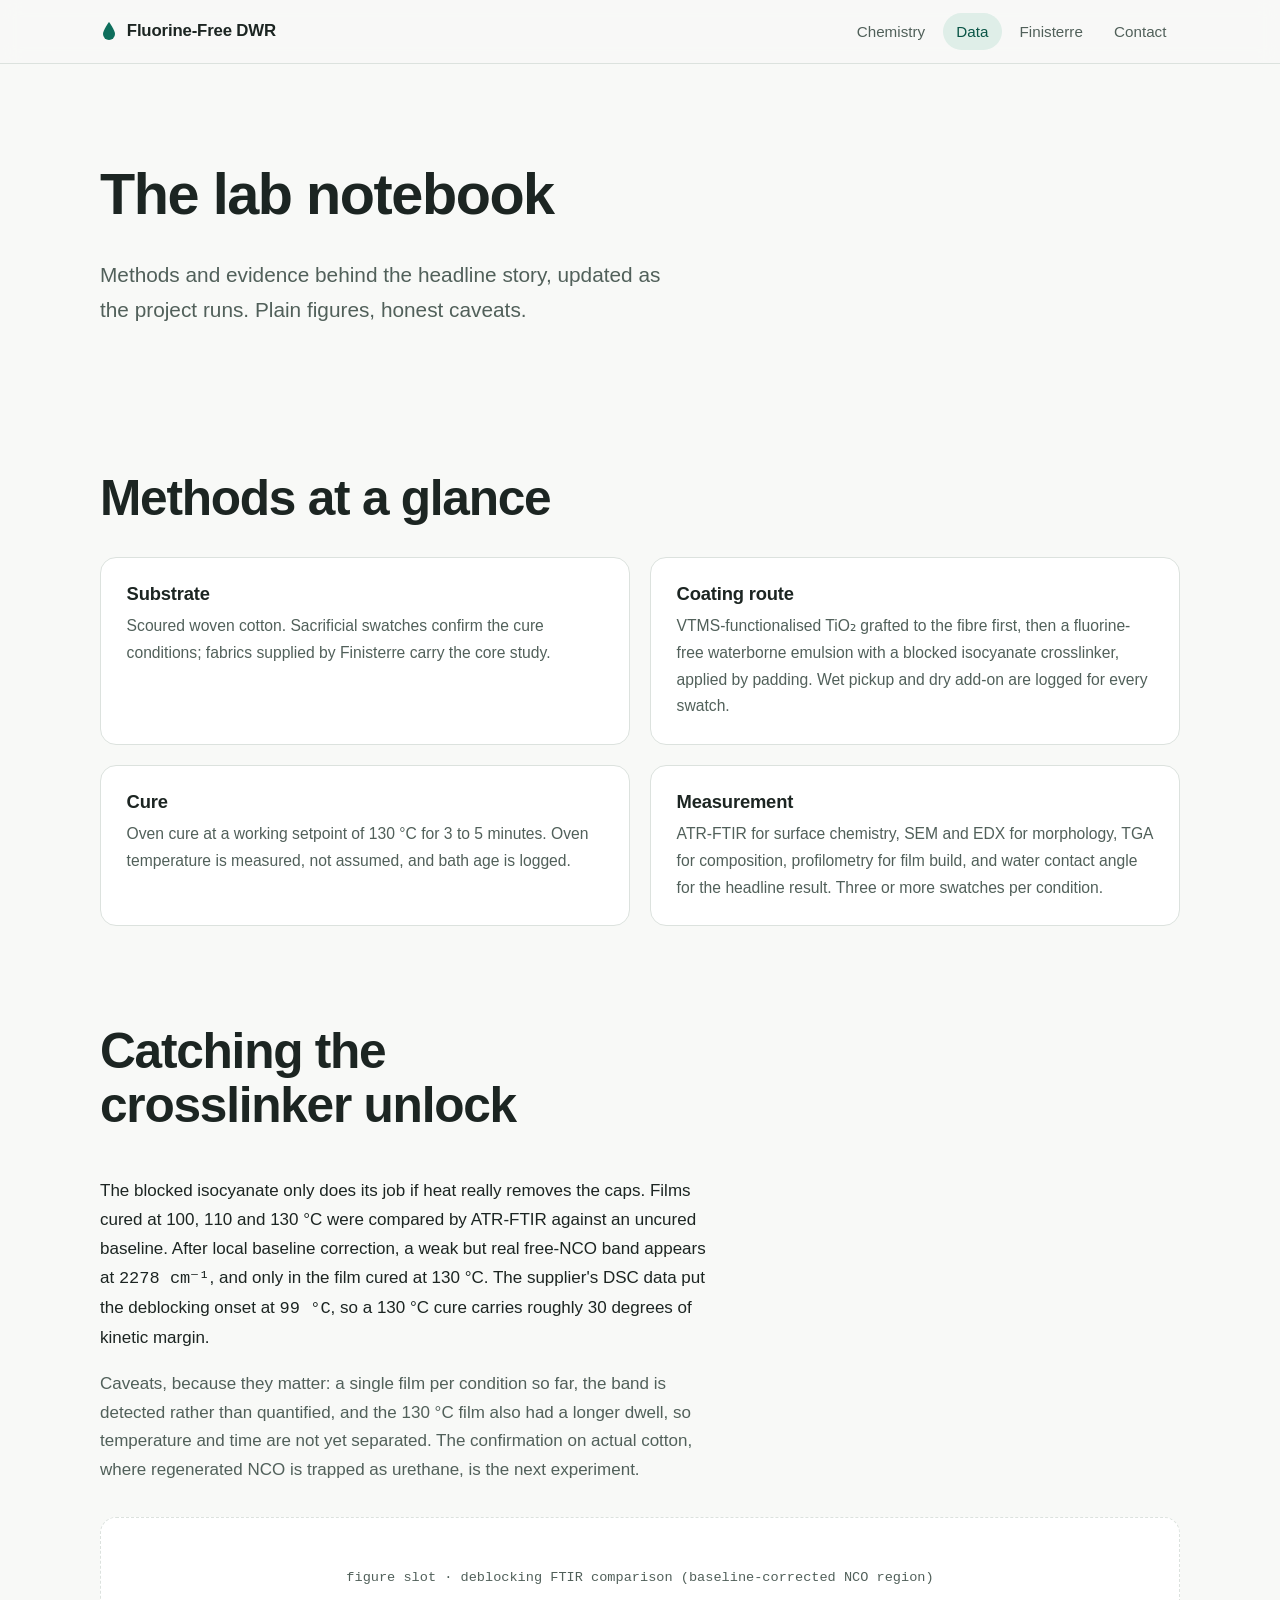
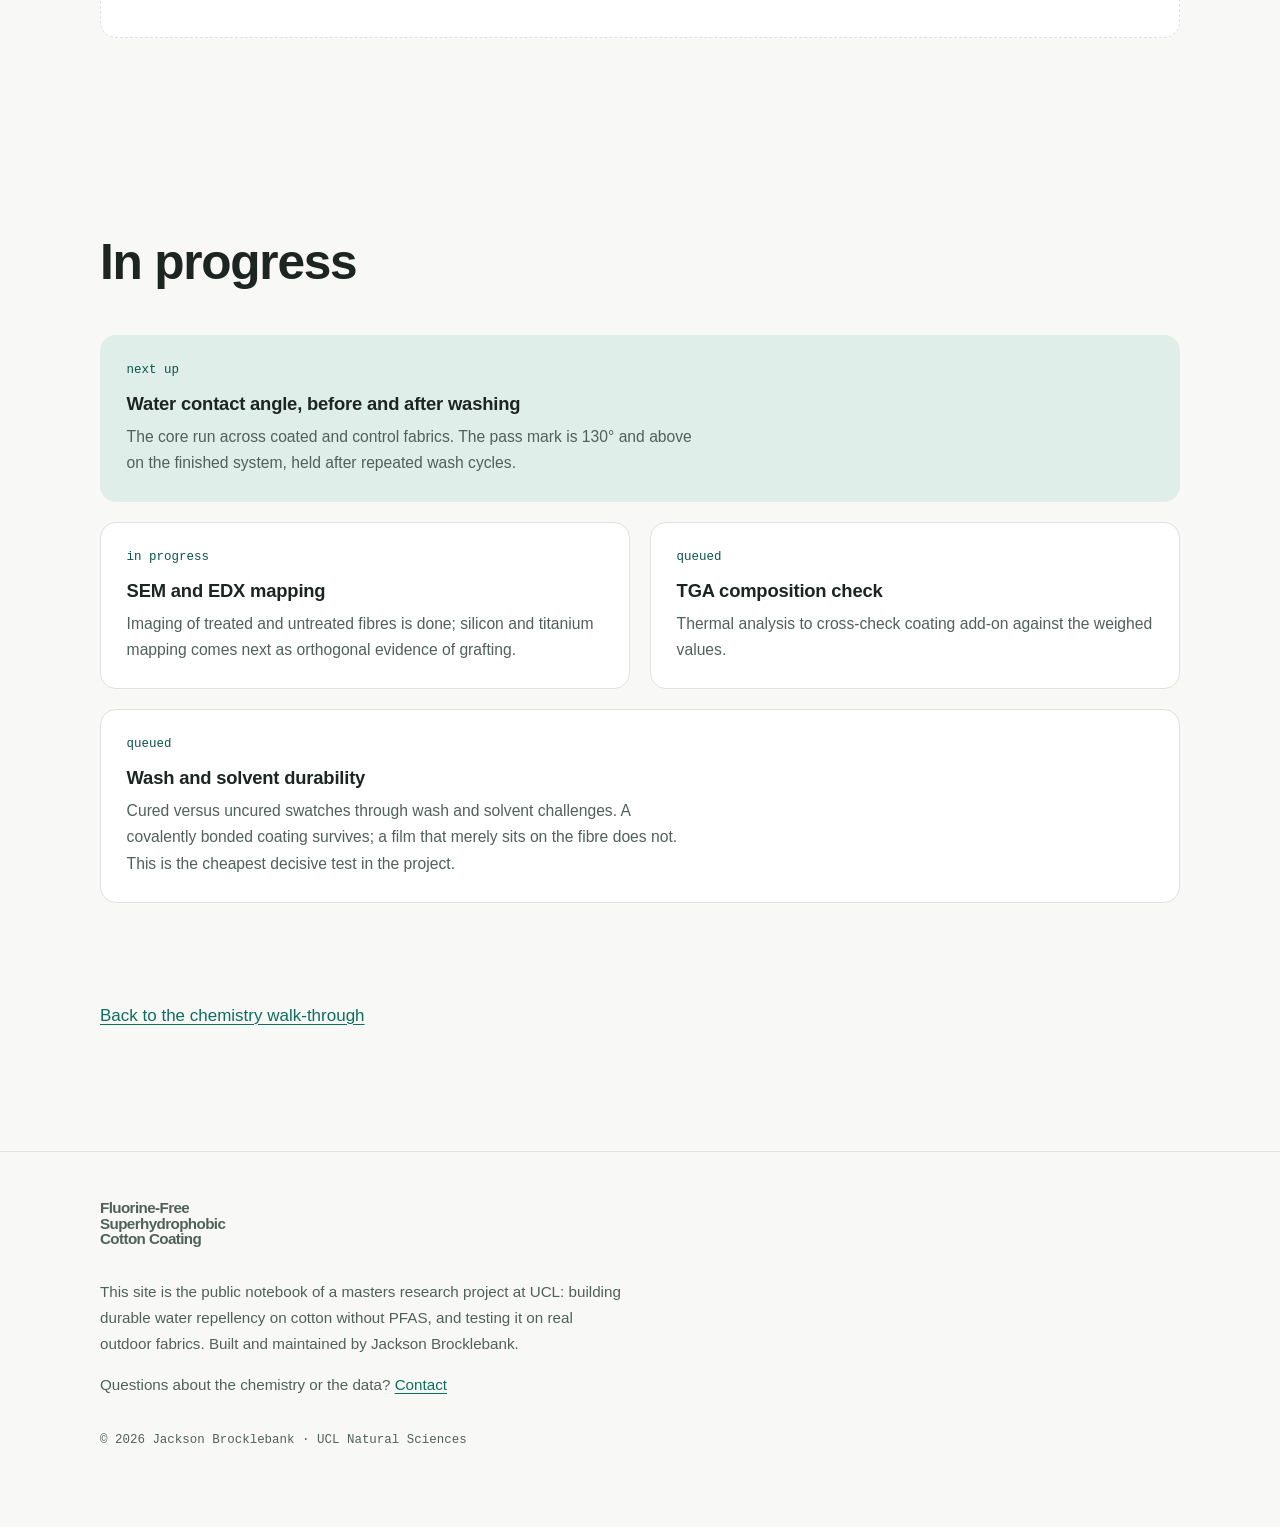
==== data.html @ c1fbae6c "Add files via upload" ====
<!DOCTYPE html>
<!-- DWR Decoded - lab notebook page.
     Add new results as cards/sections here as the project runs.
     Keep the caveats honest: this page is for examiners and the technically curious. -->
<html lang="en">
<head>
  <meta charset="utf-8" />
  <meta name="viewport" content="width=device-width, initial-scale=1" />
  <title>Lab notebook · Fluorine-Free Superhydrophobic Cotton Coating</title>
  <meta name="description" content="Methods, spectra and honest caveats behind a PFAS-free durable water repellency project on cotton." />
  <meta name="theme-color" content="#f8f9f7" />
  <link rel="icon" href="data:image/svg+xml,%3Csvg xmlns='http://www.w3.org/2000/svg' viewBox='0 0 24 28'%3E%3Cpath d='M12 2C12 2 4 12.5 4 18a8 8 0 0 0 16 0C20 12.5 12 2 12 2Z' fill='%230e6e5c'/%3E%3C/svg%3E" />
  <link rel="preload" href="assets/fonts/geist-var.woff2" as="font" type="font/woff2" crossorigin />
  <link rel="preload" href="assets/fonts/geist-mono-var.woff2" as="font" type="font/woff2" crossorigin />
  <link rel="stylesheet" href="styles.css" />
</head>
<body data-page="data">
  <a class="skip-link" href="#main">Skip to content</a>

  <nav class="site-nav" aria-label="Site">
    <div class="wrap">
      <a class="wordmark" href="index.html" aria-label="Fluorine-Free Superhydrophobic Cotton Coating — home">
        <svg viewBox="0 0 24 28" aria-hidden="true"><path d="M12 2C12 2 4 12.5 4 18a8 8 0 0 0 16 0C20 12.5 12 2 12 2Z" fill="#0e6e5c"/></svg>
        <span>Fluorine-Free DWR</span>
      </a>
      <ul class="nav-links">
        <li><a href="index.html#chemistry">Chemistry</a></li>
        <li><a href="data.html" aria-current="page">Data</a></li>
        <li><a href="finisterre.html">Finisterre</a></li>
        <li><a href="mailto:TODO-EMAIL@ucl.ac.uk">Contact</a></li>
      </ul>
    </div>
  </nav>

  <main id="main">

    <header class="section wrap">
      <div class="section-head">
        <h1>The lab notebook</h1>
        <p class="lede">Methods and evidence behind the headline story, updated as the project runs. Plain figures, honest caveats.</p>
      </div>
    </header>

    <section class="wrap" aria-labelledby="methods-h">
      <h2 id="methods-h">Methods at a glance</h2>
      <div class="card-grid" style="margin-top: 2rem;">
        <div class="card">
          <h3>Substrate</h3>
          <p>Scoured woven cotton. Sacrificial swatches confirm the cure conditions; fabrics supplied by Finisterre carry the core study.</p>
        </div>
        <div class="card">
          <h3>Coating route</h3>
          <p>VTMS-functionalised TiO₂ grafted to the fibre first, then a fluorine-free waterborne emulsion with a blocked isocyanate crosslinker, applied by padding. Wet pickup and dry add-on are logged for every swatch.</p>
        </div>
        <div class="card">
          <h3>Cure</h3>
          <p>Oven cure at a working setpoint of 130 °C for 3 to 5 minutes. Oven temperature is measured, not assumed, and bath age is logged.</p>
        </div>
        <div class="card">
          <h3>Measurement</h3>
          <p>ATR-FTIR for surface chemistry, SEM and EDX for morphology, TGA for composition, profilometry for film build, and water contact angle for the headline result. Three or more swatches per condition.</p>
        </div>
      </div>
    </section>

    <section class="section wrap reveal" aria-labelledby="ftir-h">
      <div class="section-head">
        <h2 id="ftir-h">Catching the crosslinker unlock</h2>
      </div>
      <p style="max-width: 65ch;">The blocked isocyanate only does its job if heat really removes the caps. Films cured at 100, 110 and 130 °C were compared by ATR-FTIR against an uncured baseline. After local baseline correction, a weak but real free-NCO band appears at <span class="num">2278 cm⁻¹</span>, and only in the film cured at 130 °C. The supplier's DSC data put the deblocking onset at <span class="num">99 °C</span>, so a 130 °C cure carries roughly 30 degrees of kinetic margin.</p>
      <p style="max-width: 65ch;" class="muted">Caveats, because they matter: a single film per condition so far, the band is detected rather than quantified, and the 130 °C film also had a longer dwell, so temperature and time are not yet separated. The confirmation on actual cotton, where regenerated NCO is trapped as urethane, is the next experiment.</p>
      <!-- Drop in the figure exported from the lab analysis, e.g. deblocking_FTIR_compare.png -->
      <div class="fig-slot" style="margin-top: 2rem;">
        figure slot · deblocking FTIR comparison (baseline-corrected NCO region)
      </div>
    </section>

    <section class="section wrap reveal" aria-labelledby="progress-h">
      <div class="section-head">
        <h2 id="progress-h">In progress</h2>
      </div>
      <div class="card-grid">
        <div class="card wide tinted">
          <span class="status">next up</span>
          <h3>Water contact angle, before and after washing</h3>
          <p>The core run across coated and control fabrics. The pass mark is 130° and above on the finished system, held after repeated wash cycles.</p>
        </div>
        <div class="card">
          <span class="status">in progress</span>
          <h3>SEM and EDX mapping</h3>
          <p>Imaging of treated and untreated fibres is done; silicon and titanium mapping comes next as orthogonal evidence of grafting.</p>
        </div>
        <div class="card">
          <span class="status">queued</span>
          <h3>TGA composition check</h3>
          <p>Thermal analysis to cross-check coating add-on against the weighed values.</p>
        </div>
        <div class="card wide">
          <span class="status">queued</span>
          <h3>Wash and solvent durability</h3>
          <p>Cured versus uncured swatches through wash and solvent challenges. A covalently bonded coating survives; a film that merely sits on the fibre does not. This is the cheapest decisive test in the project.</p>
        </div>
      </div>
    </section>

    <section class="wrap" style="padding-bottom: 2rem;">
      <p><a href="index.html#chemistry">Back to the chemistry walk-through</a></p>
    </section>

  </main>

  <footer class="site-footer">
    <div class="wrap">
      <p class="foot-mark" aria-hidden="true">Fluorine-Free Superhydrophobic Cotton Coating</p>
      <p style="max-width: 62ch;">This site is the public notebook of a masters research project at UCL: building durable water repellency on cotton without PFAS, and testing it on real outdoor fabrics. Built and maintained by Jackson Brocklebank.</p>
      <p>Questions about the chemistry or the data? <a href="mailto:TODO-EMAIL@ucl.ac.uk">Contact</a></p>
      <p class="foot-meta">© 2026 Jackson Brocklebank · UCL Natural Sciences</p>
    </div>
  </footer>

  <script src="assets/vendor/gsap.min.js"></script>
  <script src="assets/vendor/ScrollTrigger.min.js"></script>
  <script src="site.js"></script>
</body>
</html>
---- styles.css ----
/* ==========================================================================
   DWR Decoded - shared stylesheet (v2, award build)
   Edit guide:
   - Colours + spacing live in :root tokens below.
   - Shape rule: panels/cards/figures 16px radius, interactive pills
     full-round. Nothing else.
   - One accent (deep sea green) across every page. Rust is semantic
     only: it marks PFAS/"restricted" content in diagrams.
   - Motion is driven by GSAP in site.js; CSS only carries hover states
     and the step-card transitions. Everything respects reduced motion.
   ========================================================================== */

@font-face {
  font-family: "Geist";
  src: url("assets/fonts/geist-var.woff2") format("woff2");
  font-weight: 100 900;
  font-display: swap;
}
@font-face {
  font-family: "Geist Mono";
  src: url("assets/fonts/geist-mono-var.woff2") format("woff2");
  font-weight: 100 900;
  font-display: swap;
}

:root {
  --paper: #f8f9f7;
  --panel: #ffffff;
  --ink: #1c2522;
  --ink-soft: #51605a;
  --accent: #0e6e5c;
  --accent-deep: #0a5546;
  --accent-tint: #dfeee8;
  --water: #afd3e6;
  --water-deep: #5e9dc0;
  --rust: #a6502f;          /* semantic: restricted/PFAS marks only */
  --line: #dce2de;
  --faint: #e7ebe7;
  --shadow: 0 10px 30px rgba(14, 110, 92, 0.08);
  --radius-panel: 16px;
  --radius-pill: 999px;
  --sans: "Geist", -apple-system, BlinkMacSystemFont, "Segoe UI", Roboto, sans-serif;
  --mono: "Geist Mono", ui-monospace, "SF Mono", Menlo, monospace;
  --nav-h: 64px;
}

/* ---------- reset-lite ---------- */
*, *::before, *::after { box-sizing: border-box; }
html { scroll-behavior: smooth; }
@media (prefers-reduced-motion: reduce) { html { scroll-behavior: auto; } }
body {
  margin: 0;
  background: var(--paper);
  color: var(--ink);
  font-family: var(--sans);
  font-size: 1.0625rem;
  line-height: 1.7;
  -webkit-font-smoothing: antialiased;
  text-rendering: optimizeLegibility;
  overflow-x: clip;
}
img, svg, canvas { display: block; max-width: 100%; }
a { color: var(--accent); text-decoration-thickness: 1px; text-underline-offset: 3px; }
a:hover { color: var(--accent-deep); }
::selection { background: var(--accent-tint); }
:focus-visible { outline: 2px solid var(--accent); outline-offset: 3px; border-radius: 4px; }

.wrap { max-width: 1160px; margin-inline: auto; padding-inline: clamp(1.25rem, 4vw, 2.5rem); }

/* ---------- type ---------- */
h1, h2, h3 { font-weight: 640; letter-spacing: -0.025em; line-height: 1.08; margin: 0 0 0.55em; text-wrap: balance; }
h1 { font-size: clamp(2.2rem, 5vw, 3.6rem); }
h2 { font-size: clamp(1.9rem, 4.2vw, 3.1rem); }
h3 { font-size: 1.15rem; line-height: 1.35; letter-spacing: -0.01em; }
p  { margin: 0 0 1em; max-width: 65ch; }
.lede { font-size: clamp(1.1rem, 2vw, 1.3rem); color: var(--ink-soft); max-width: 56ch; }
.muted { color: var(--ink-soft); }
.context-line { font-size: 0.95rem; color: var(--ink-soft); margin-bottom: 1.1rem; }
.num { font-family: var(--mono); font-weight: 500; }
.accent-word { color: var(--accent-deep); }

/* word-mask spans for the hero entrance (pre-split in markup) */
.wm { display: inline-block; overflow: hidden; vertical-align: bottom; padding-bottom: 0.08em; margin-bottom: -0.08em; }
.w  { display: inline-block; will-change: transform; }

/* ---------- nav ---------- */
.site-nav {
  position: sticky; top: 0; z-index: 10;
  height: var(--nav-h);
  background: rgba(248, 249, 247, 0.86);
  backdrop-filter: blur(10px);
  -webkit-backdrop-filter: blur(10px);
  border-bottom: 1px solid var(--line);
}
.site-nav .wrap {
  height: 100%;
  display: flex; align-items: center; justify-content: space-between; gap: 1rem;
}
.wordmark {
  display: flex; align-items: center; gap: 0.55rem;
  font-weight: 650; letter-spacing: -0.01em;
  color: var(--ink); text-decoration: none; font-size: 1.05rem;
}
.wordmark svg { width: 18px; height: 22px; flex: none; }
.nav-links { display: flex; gap: 0.25rem; list-style: none; margin: 0; padding: 0; }
.nav-links a {
  display: inline-block; padding: 0.35rem 0.85rem;
  border-radius: var(--radius-pill);
  color: var(--ink-soft); text-decoration: none; font-size: 0.95rem;
}
.nav-links a:hover { color: var(--ink); background: var(--accent-tint); }
.nav-links a[aria-current="page"] { color: var(--accent-deep); background: var(--accent-tint); }
@media (max-width: 480px) {
  .wordmark span { display: none; }
  .nav-links a { padding: 0.3rem 0.6rem; font-size: 0.875rem; }
}

/* ---------- buttons ---------- */
.btn {
  display: inline-block;
  background: var(--accent); color: #fff;
  border: none; border-radius: var(--radius-pill);
  padding: 0.85rem 1.6rem;
  font: inherit; font-weight: 560; font-size: 1rem;
  text-decoration: none; cursor: pointer;
}
.btn:hover { background: var(--accent-deep); color: #fff; transform: translateY(-1px); }
.btn:active { transform: scale(0.98); }
.quiet-link { font-weight: 540; }

/* ---------- hero stage (index) ---------- */
.hero-stage {
  position: relative;
  min-height: calc(100dvh - var(--nav-h));
  display: grid;
  align-items: end;
  isolation: isolate;
  overflow: clip;
}
.hero-bg { position: absolute; inset: 0; z-index: -1; }
.hero-bg .hero-fallback {
  position: absolute; right: 0; top: 50%;
  width: min(56vw, 720px); transform: translateY(-58%);
  opacity: 0.9;
}
.hero-bg .gl {
  position: absolute; inset: 0;
  -webkit-mask-image: linear-gradient(to bottom, transparent 0, #000 12%, #000 86%, transparent 100%);
  mask-image: linear-gradient(to bottom, transparent 0, #000 12%, #000 86%, transparent 100%);
}
.hero-bg .gl canvas { width: 100%; height: 100%; }
.hero-content {
  width: 100%;
  padding-block: clamp(2.5rem, 7vh, 5.5rem);
  position: relative;
}
.hero-content::before {              /* soft paper pool for legibility over the render */
  content: "";
  position: absolute; inset: -14% -30% -20% -40%;
  background: radial-gradient(ellipse at 30% 75%, rgba(248, 249, 247, 0.92) 35%, rgba(248, 249, 247, 0) 72%);
  z-index: -1;
}
.hero-content h1 {
  font-size: clamp(2.7rem, 7.2vw, 6.2rem);
  letter-spacing: -0.04em; line-height: 0.99;
  max-width: 13ch;
  margin-bottom: 0.45em;
}
.hero-content h1 em { font-style: normal; color: var(--accent-deep); }
.hero-cta { display: flex; align-items: center; gap: 1.5rem; flex-wrap: wrap; margin-top: 1.9rem; }
.hero-caption {
  position: absolute; right: clamp(1.25rem, 4vw, 2.5rem); bottom: 1.1rem;
  font-family: var(--mono); font-size: 0.75rem; color: var(--ink-soft);
  margin: 0;
}
@media (max-width: 768px) {
  .hero-stage { align-items: end; }
  .hero-bg .hero-fallback { width: 90vw; right: -12vw; top: 34%; }
  .hero-caption { position: static; padding: 0 1.25rem 1rem; }
}

/* ---------- manifesto ---------- */
.manifesto { padding-block: clamp(5rem, 14vh, 9rem); }
.manifesto-line {
  font-size: clamp(1.7rem, 4.4vw, 3.3rem);
  font-weight: 630; letter-spacing: -0.03em; line-height: 1.12;
  max-width: 22ch; margin-bottom: 1.2rem;
  text-wrap: balance;
}
.manifesto-line .mw { display: inline-block; }
.manifesto-sub { max-width: 46ch; }

/* ---------- generic sections ---------- */
.section { padding-block: clamp(4.5rem, 11vh, 8rem); }
.section-head { max-width: 62ch; margin-bottom: clamp(2rem, 5vh, 3.5rem); }
.head-offset { margin-left: clamp(0rem, 9vw, 9rem); }   /* asymmetric drift, collapses on mobile */
@media (max-width: 768px) { .head-offset { margin-left: 0; } }

/* ---------- scrollytelling ---------- */
.scrolly {
  display: grid; grid-template-columns: minmax(0, 6fr) minmax(0, 5fr);
  gap: clamp(1.5rem, 4vw, 4.5rem);
  align-items: start;
}
.scrolly-fig {
  position: sticky; top: calc(var(--nav-h) + 14px);
  margin: 0;
  background: var(--panel);
  border: 1px solid var(--line);
  border-radius: var(--radius-panel);
  padding: clamp(0.75rem, 2vw, 1.5rem);
  box-shadow: var(--shadow);
}
.scrolly-fig svg { width: 100%; height: auto; }
.steps { display: grid; }
.step { min-height: 88vh; display: grid; align-content: center; }
.step:first-child { min-height: 62vh; }
.step:last-child { min-height: 74vh; }
.step-card {
  background: var(--panel);
  border: 1px solid var(--line);
  border-radius: var(--radius-panel);
  padding: 1.6rem 1.7rem;
  opacity: 0.45;
  transform: scale(0.975);
  transform-origin: left center;
}
.step.is-active .step-card { opacity: 1; transform: none; border-color: var(--accent); box-shadow: var(--shadow); }
.step-card h3 { margin-bottom: 0.4em; }
.step-card p { margin: 0; font-size: 1rem; color: var(--ink-soft); }
.step.is-active .step-card p { color: var(--ink); }
.static .step-card { opacity: 1; transform: none; }     /* reduced-motion fallback */

@media (max-width: 768px) {
  .scrolly { grid-template-columns: 1fr; }
  .scrolly-fig {
    top: var(--nav-h);
    z-index: 5;
    max-height: 46vh; overflow: hidden;
    border-radius: 0 0 var(--radius-panel) var(--radius-panel);
  }
  .scrolly-fig svg { max-height: calc(46vh - 2rem); margin-inline: auto; }
  .step { min-height: 78vh; }
}

/* ---------- schematic ----------
   GSAP (site.js) drives group visibility from each <g data-on="...">.
   Without JS, or under reduced motion, .is-on classes are applied instead. */
.schematic g[data-on] { opacity: 0; }
.schematic g[data-on].is-on { opacity: 1; }
.schematic text {
  font-family: var(--mono);
  font-size: 11.5px;
  fill: var(--ink-soft);
}
.schematic text.strong { fill: var(--accent-deep); font-weight: 600; }
.schematic text.formula { font-size: 12.5px; fill: var(--ink); }

/* ---------- evidence strip ---------- */
.evidence {
  border-top: 1px solid var(--line);
  border-bottom: 1px solid var(--line);
  padding-block: 3rem;
  display: grid; grid-template-columns: repeat(3, 1fr);
  gap: 2.5rem;
}
.evidence .num-xl {
  font-family: var(--mono); font-weight: 560;
  font-size: clamp(2.1rem, 5vw, 3.8rem);
  letter-spacing: -0.03em;
  color: var(--accent-deep); display: block; line-height: 1.05;
}
.evidence small { color: var(--ink-soft); font-size: 0.95rem; line-height: 1.55; display: block; max-width: 26ch; margin-top: 0.6rem; }
.evidence-link { margin-top: 2rem; }
@media (max-width: 768px) { .evidence { grid-template-columns: 1fr; gap: 2rem; } }

/* ---------- split feature + parallax frame ---------- */
.split {
  display: grid; grid-template-columns: 6fr 5fr;
  gap: clamp(2rem, 5vw, 4.5rem); align-items: center;
}
.parallax-frame {
  border-radius: var(--radius-panel);
  overflow: hidden;
  aspect-ratio: 4 / 3;
}
.parallax-frame img {
  width: 100%; height: 130%;
  object-fit: cover;
  will-change: transform;
}
@media (max-width: 768px) { .split { grid-template-columns: 1fr; } }

/* ---------- card grids ---------- */
.card-grid { display: grid; grid-template-columns: repeat(2, 1fr); gap: 1.25rem; }
.card {
  background: var(--panel);
  border: 1px solid var(--line);
  border-radius: var(--radius-panel);
  padding: 1.5rem 1.6rem;
}
.card h3 { margin-bottom: 0.35em; }
.card p { margin: 0; font-size: 0.98rem; color: var(--ink-soft); }
.card.tinted { background: var(--accent-tint); border-color: transparent; }
.card.wide { grid-column: 1 / -1; }
.card .status {
  font-family: var(--mono); font-size: 0.78rem; color: var(--accent-deep);
  display: block; margin-bottom: 0.7rem;
}
@media (max-width: 768px) { .card-grid { grid-template-columns: 1fr; } }

/* ---------- figure placeholder slots ---------- */
.fig-slot {
  border: 1.5px dashed var(--line);
  border-radius: var(--radius-panel);
  padding: 3rem 1.5rem;
  text-align: center;
  color: var(--ink-soft);
  font-family: var(--mono); font-size: 0.85rem;
  background: var(--panel);
}

/* ---------- status panel ---------- */
.status-panel {
  background: var(--accent-tint);
  border-radius: var(--radius-panel);
  padding: 2rem 2.25rem;
}
.status-panel p { margin: 0; }
.status-panel .updated {
  font-family: var(--mono); font-size: 0.78rem; color: var(--accent-deep);
  display: block; margin-top: 1rem;
}

/* ---------- simple row list ---------- */
.row-list { list-style: none; margin: 0; padding: 0; }
.row-list li { padding-block: 1.1rem; }
.row-list li + li { border-top: 1px solid var(--line); }

/* ---------- footer ---------- */
.site-footer {
  border-top: 1px solid var(--line);
  padding-block: 3rem 4rem;
  margin-top: clamp(3rem, 8vh, 6rem);
  overflow: clip;
}
.foot-mark {
  font-weight: 650; letter-spacing: -0.04em; line-height: 1.02;
  font-size: clamp(2rem, 6vw, 4rem);
  max-width: 18ch; text-wrap: balance;
  color: var(--faint);
  margin: 0 0 2rem;
  user-select: none;
}
.site-footer p { color: var(--ink-soft); font-size: 0.95rem; }
.site-footer .foot-meta { font-family: var(--mono); font-size: 0.78rem; margin-top: 2rem; }

/* ---------- a11y ---------- */
.skip-link {
  position: absolute; left: -9999px; top: 0;
  background: var(--accent); color: #fff;
  padding: 0.6rem 1rem; border-radius: 0 0 8px 0; z-index: 20;
}
.skip-link:focus { left: 0; color: #fff; }

/* ---------- CSS-owned motion (hover + step cards only) ---------- */
@media (prefers-reduced-motion: no-preference) {
  .btn { transition: background 0.2s ease, transform 0.2s cubic-bezier(0.16, 1, 0.3, 1); }
  .nav-links a { transition: background 0.18s ease, color 0.18s ease; }
  .step-card { transition: opacity 0.45s cubic-bezier(0.16, 1, 0.3, 1), transform 0.45s cubic-bezier(0.16, 1, 0.3, 1), border-color 0.45s ease, box-shadow 0.45s ease; }
  .step-card p { transition: color 0.45s ease; }
  body.static .schematic g[data-on] { transition: opacity 0.4s ease; }   /* static fallback only; GSAP owns it otherwise */
}
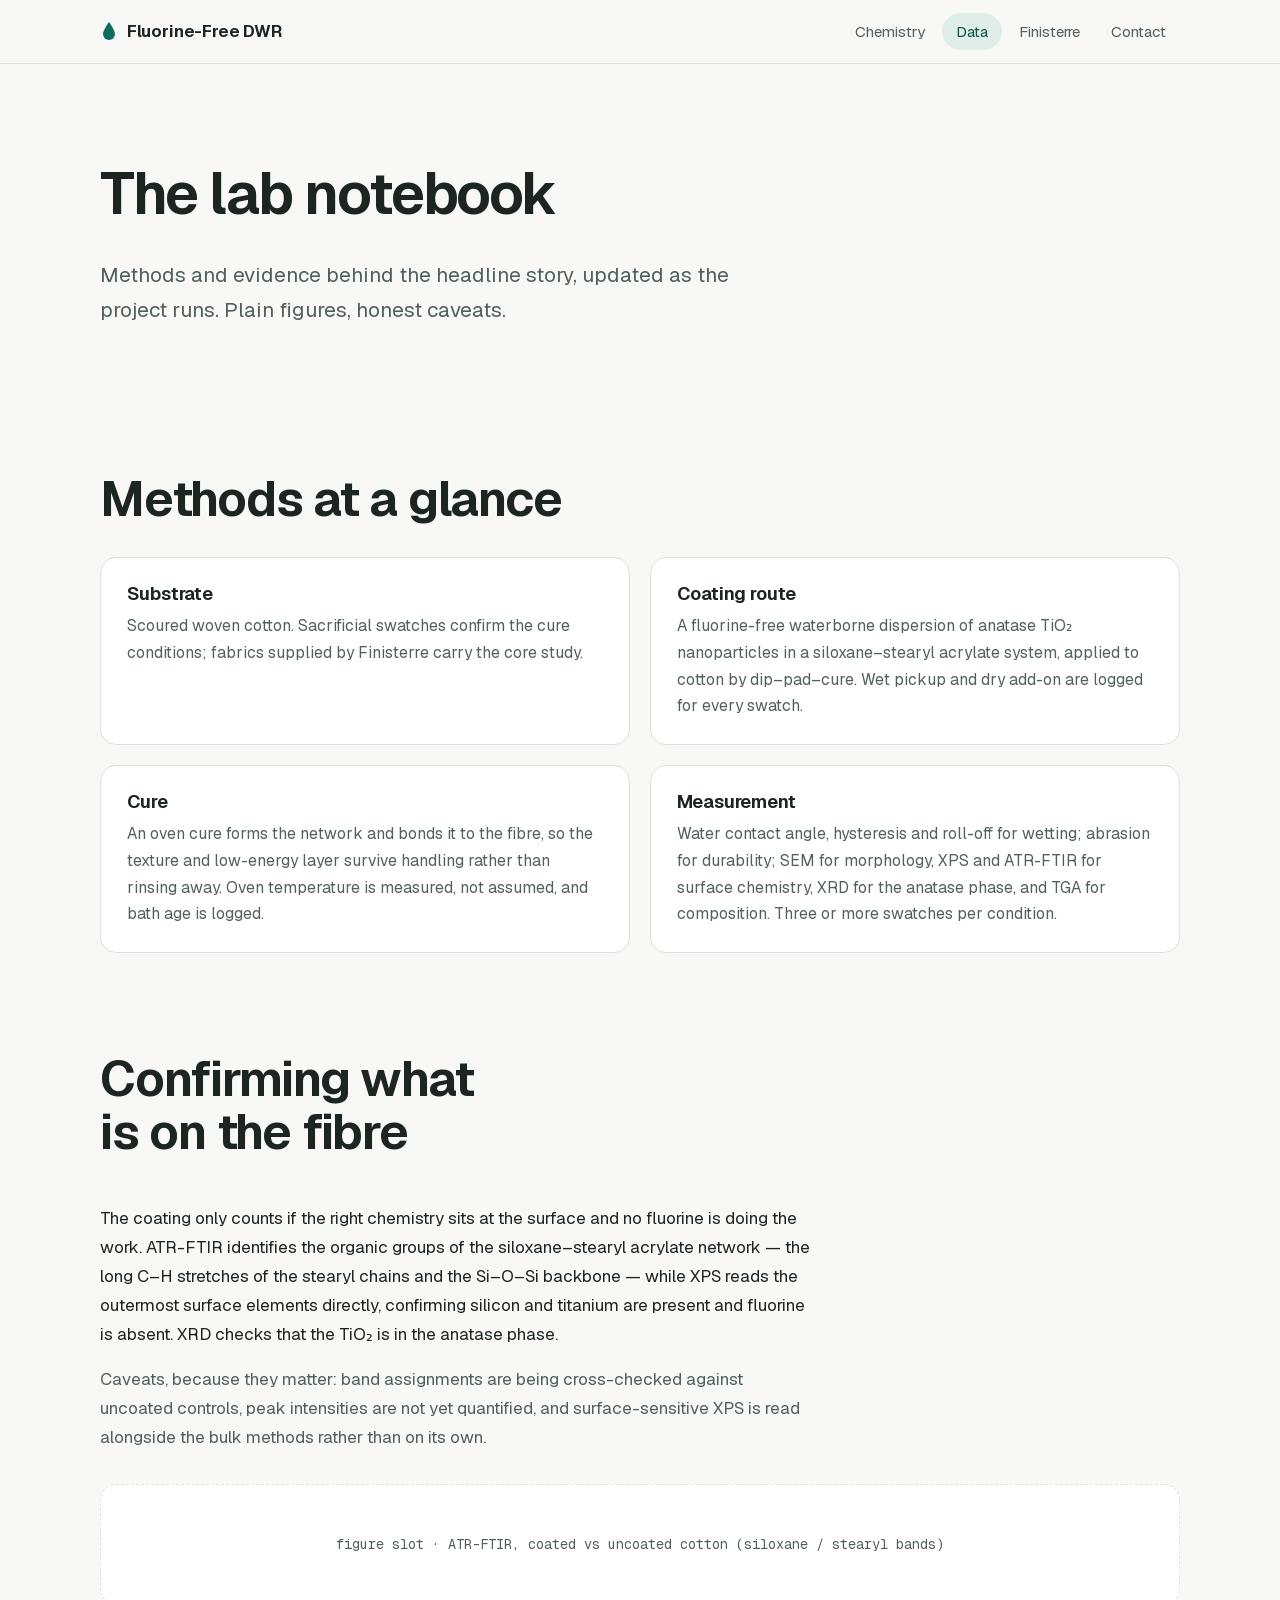
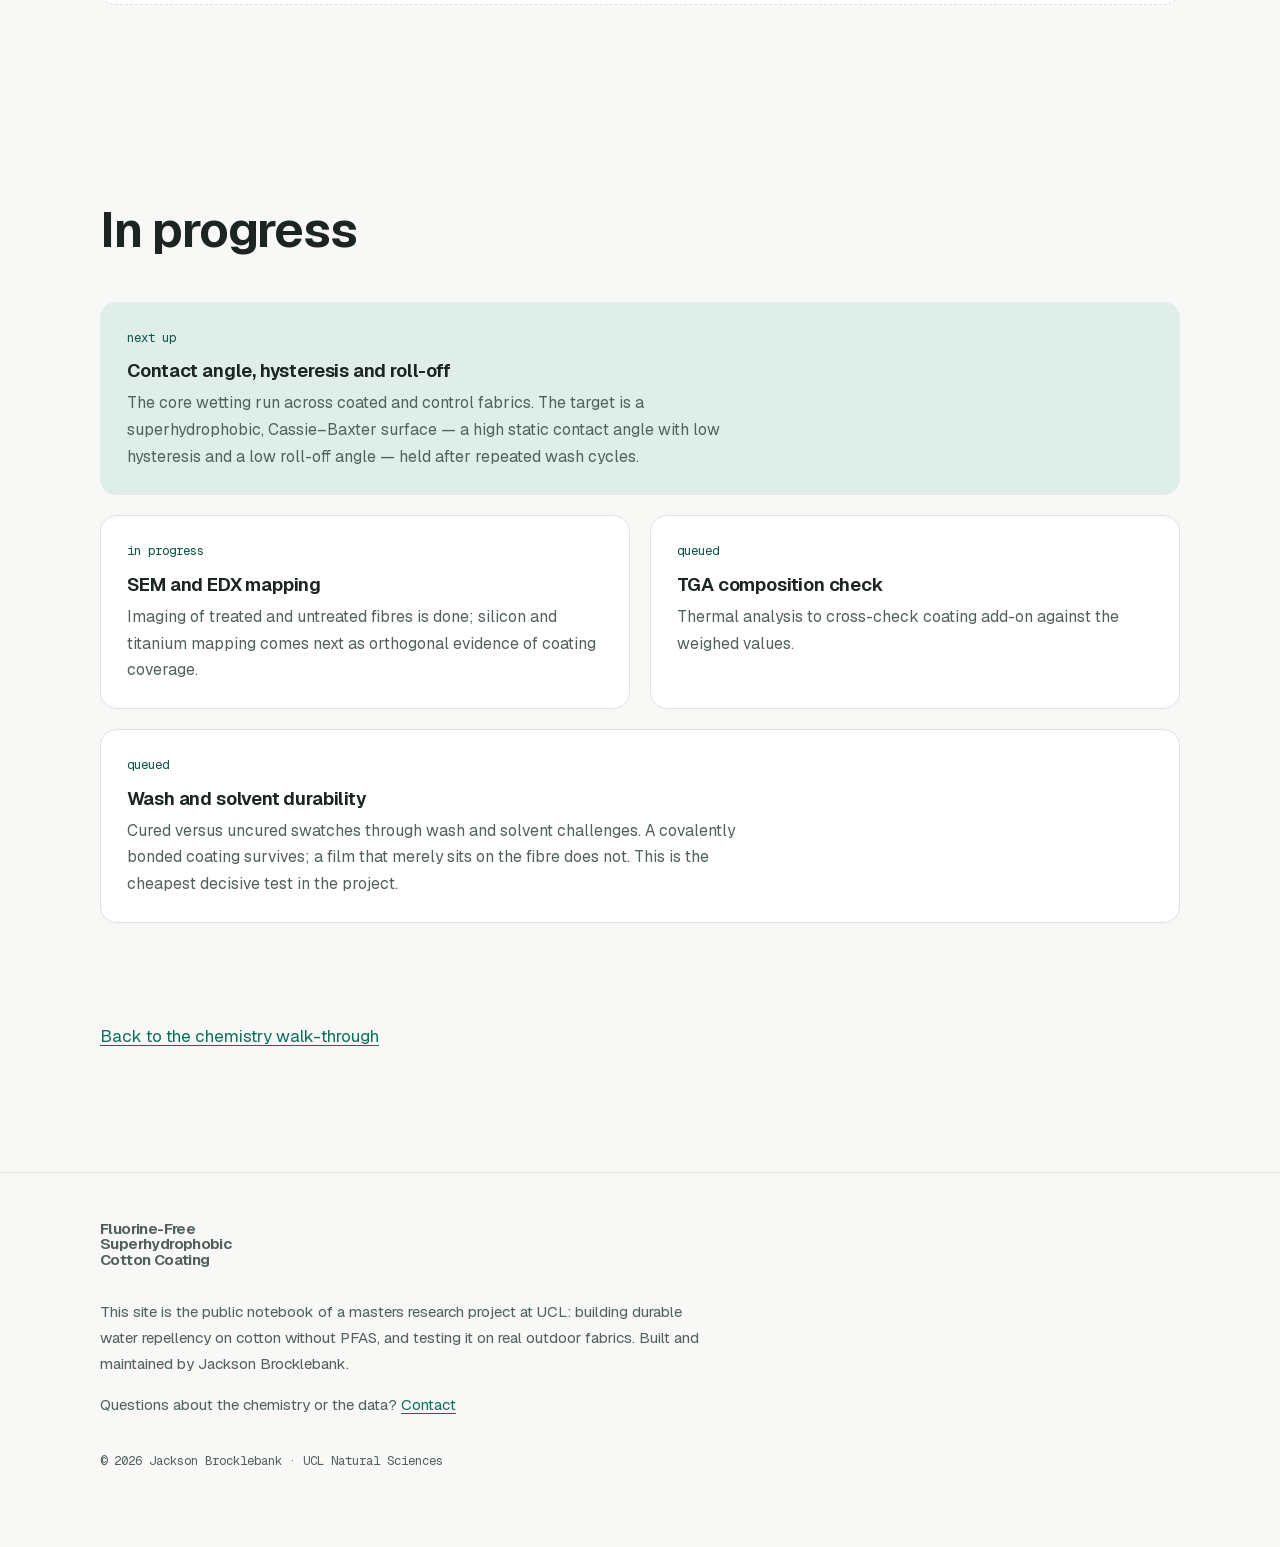
==== commit c832826b: "Editorial case-study rebuild; align site chemistry to anatase TiO2 / siloxane-stearyl acrylate (dip-" ====
--- a/data.html
+++ b/data.html
@@ -50,28 +50,28 @@
         </div>
         <div class="card">
           <h3>Coating route</h3>
-          <p>VTMS-functionalised TiO₂ grafted to the fibre first, then a fluorine-free waterborne emulsion with a blocked isocyanate crosslinker, applied by padding. Wet pickup and dry add-on are logged for every swatch.</p>
+          <p>A fluorine-free waterborne dispersion of anatase TiO₂ nanoparticles in a siloxane–stearyl acrylate system, applied to cotton by dip–pad–cure. Wet pickup and dry add-on are logged for every swatch.</p>
         </div>
         <div class="card">
           <h3>Cure</h3>
-          <p>Oven cure at a working setpoint of 130 °C for 3 to 5 minutes. Oven temperature is measured, not assumed, and bath age is logged.</p>
+          <p>An oven cure forms the network and bonds it to the fibre, so the texture and low-energy layer survive handling rather than rinsing away. Oven temperature is measured, not assumed, and bath age is logged.</p>
         </div>
         <div class="card">
           <h3>Measurement</h3>
-          <p>ATR-FTIR for surface chemistry, SEM and EDX for morphology, TGA for composition, profilometry for film build, and water contact angle for the headline result. Three or more swatches per condition.</p>
+          <p>Water contact angle, hysteresis and roll-off for wetting; abrasion for durability; SEM for morphology, XPS and ATR-FTIR for surface chemistry, XRD for the anatase phase, and TGA for composition. Three or more swatches per condition.</p>
         </div>
       </div>
     </section>
 
     <section class="section wrap reveal" aria-labelledby="ftir-h">
       <div class="section-head">
-        <h2 id="ftir-h">Catching the crosslinker unlock</h2>
+        <h2 id="ftir-h">Confirming what is on the fibre</h2>
       </div>
-      <p style="max-width: 65ch;">The blocked isocyanate only does its job if heat really removes the caps. Films cured at 100, 110 and 130 °C were compared by ATR-FTIR against an uncured baseline. After local baseline correction, a weak but real free-NCO band appears at <span class="num">2278 cm⁻¹</span>, and only in the film cured at 130 °C. The supplier's DSC data put the deblocking onset at <span class="num">99 °C</span>, so a 130 °C cure carries roughly 30 degrees of kinetic margin.</p>
-      <p style="max-width: 65ch;" class="muted">Caveats, because they matter: a single film per condition so far, the band is detected rather than quantified, and the 130 °C film also had a longer dwell, so temperature and time are not yet separated. The confirmation on actual cotton, where regenerated NCO is trapped as urethane, is the next experiment.</p>
-      <!-- Drop in the figure exported from the lab analysis, e.g. deblocking_FTIR_compare.png -->
+      <p style="max-width: 65ch;">The coating only counts if the right chemistry sits at the surface and no fluorine is doing the work. ATR-FTIR identifies the organic groups of the siloxane–stearyl acrylate network — the long C–H stretches of the stearyl chains and the Si–O–Si backbone — while XPS reads the outermost surface elements directly, confirming silicon and titanium are present and fluorine is absent. XRD checks that the TiO₂ is in the anatase phase.</p>
+      <p style="max-width: 65ch;" class="muted">Caveats, because they matter: band assignments are being cross-checked against uncoated controls, peak intensities are not yet quantified, and surface-sensitive XPS is read alongside the bulk methods rather than on its own.</p>
+      <!-- Drop in the exported figure, e.g. ftir_coated_vs_uncoated.png -->
       <div class="fig-slot" style="margin-top: 2rem;">
-        figure slot · deblocking FTIR comparison (baseline-corrected NCO region)
+        figure slot · ATR-FTIR, coated vs uncoated cotton (siloxane / stearyl bands)
       </div>
     </section>
 
@@ -82,13 +82,13 @@
       <div class="card-grid">
         <div class="card wide tinted">
           <span class="status">next up</span>
-          <h3>Water contact angle, before and after washing</h3>
-          <p>The core run across coated and control fabrics. The pass mark is 130° and above on the finished system, held after repeated wash cycles.</p>
+          <h3>Contact angle, hysteresis and roll-off</h3>
+          <p>The core wetting run across coated and control fabrics. The target is a superhydrophobic, Cassie–Baxter surface — a high static contact angle with low hysteresis and a low roll-off angle — held after repeated wash cycles.</p>
         </div>
         <div class="card">
           <span class="status">in progress</span>
           <h3>SEM and EDX mapping</h3>
-          <p>Imaging of treated and untreated fibres is done; silicon and titanium mapping comes next as orthogonal evidence of grafting.</p>
+          <p>Imaging of treated and untreated fibres is done; silicon and titanium mapping comes next as orthogonal evidence of coating coverage.</p>
         </div>
         <div class="card">
           <span class="status">queued</span>
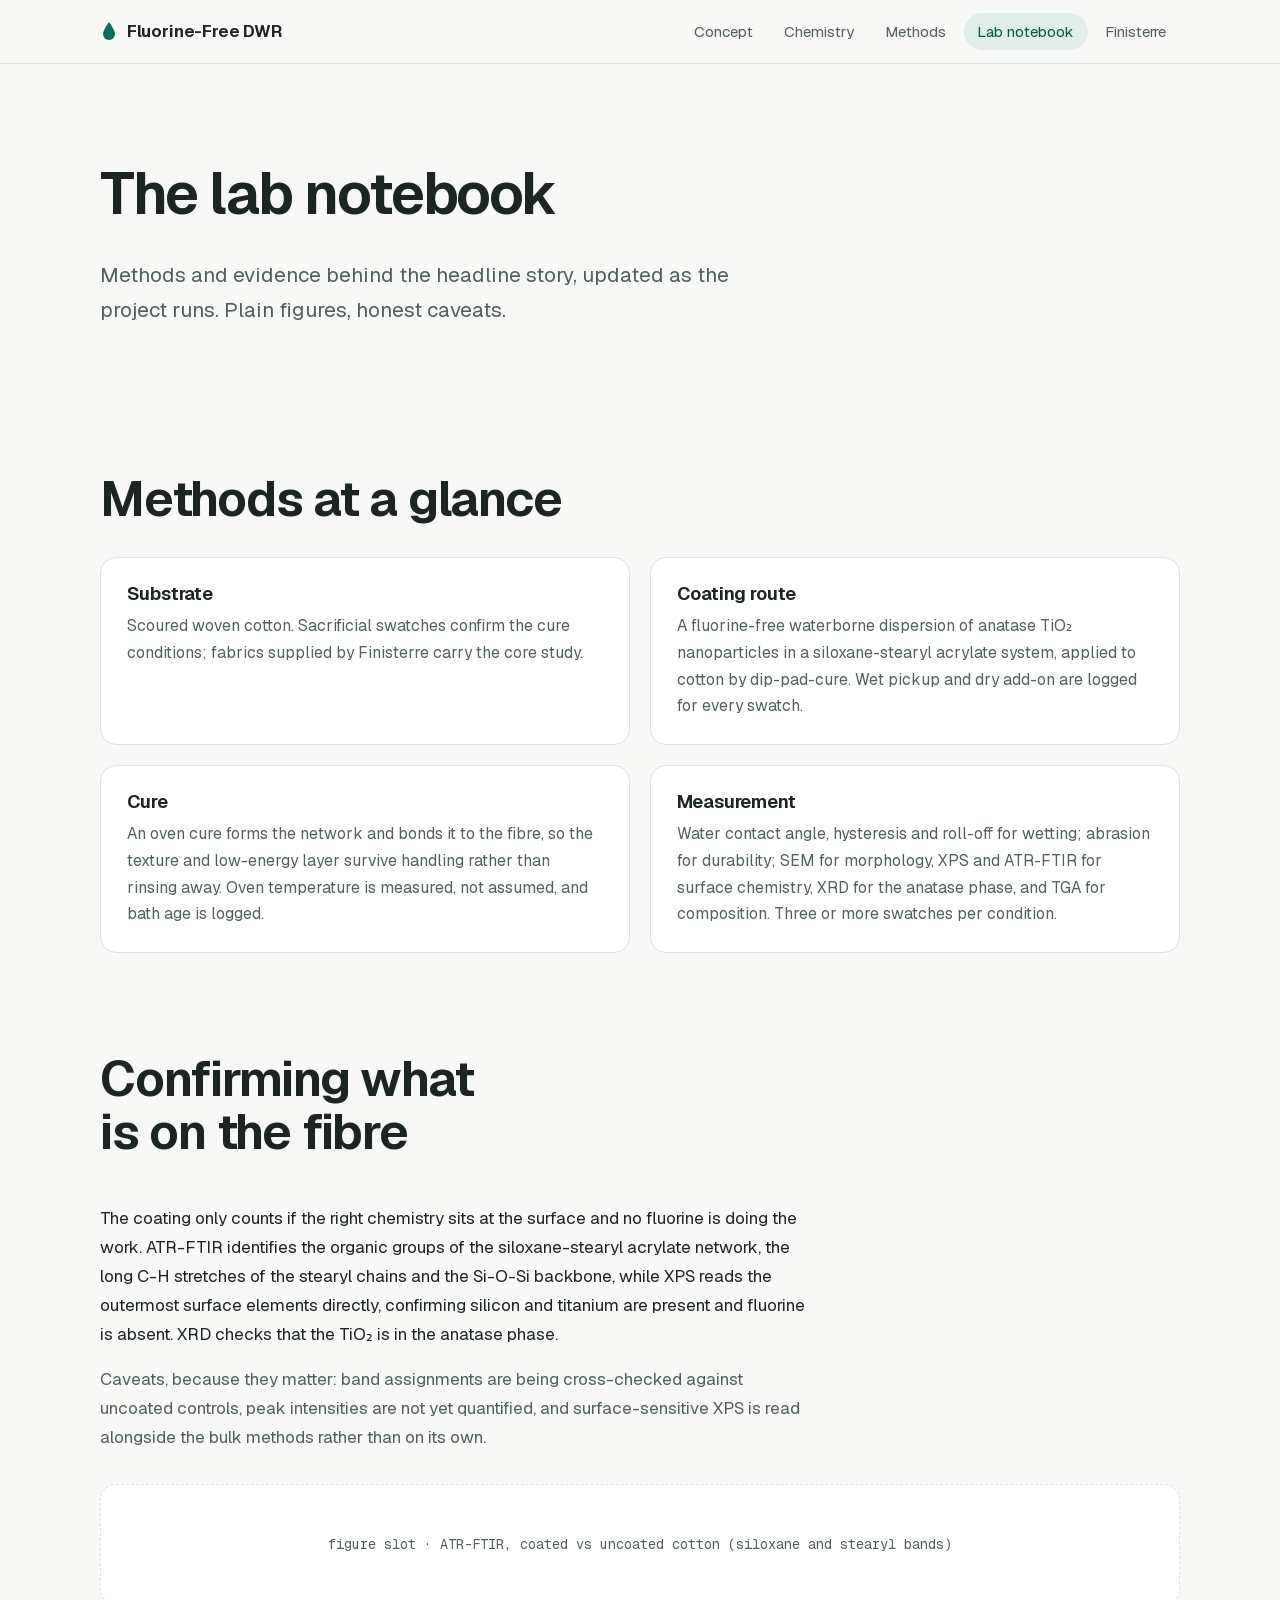
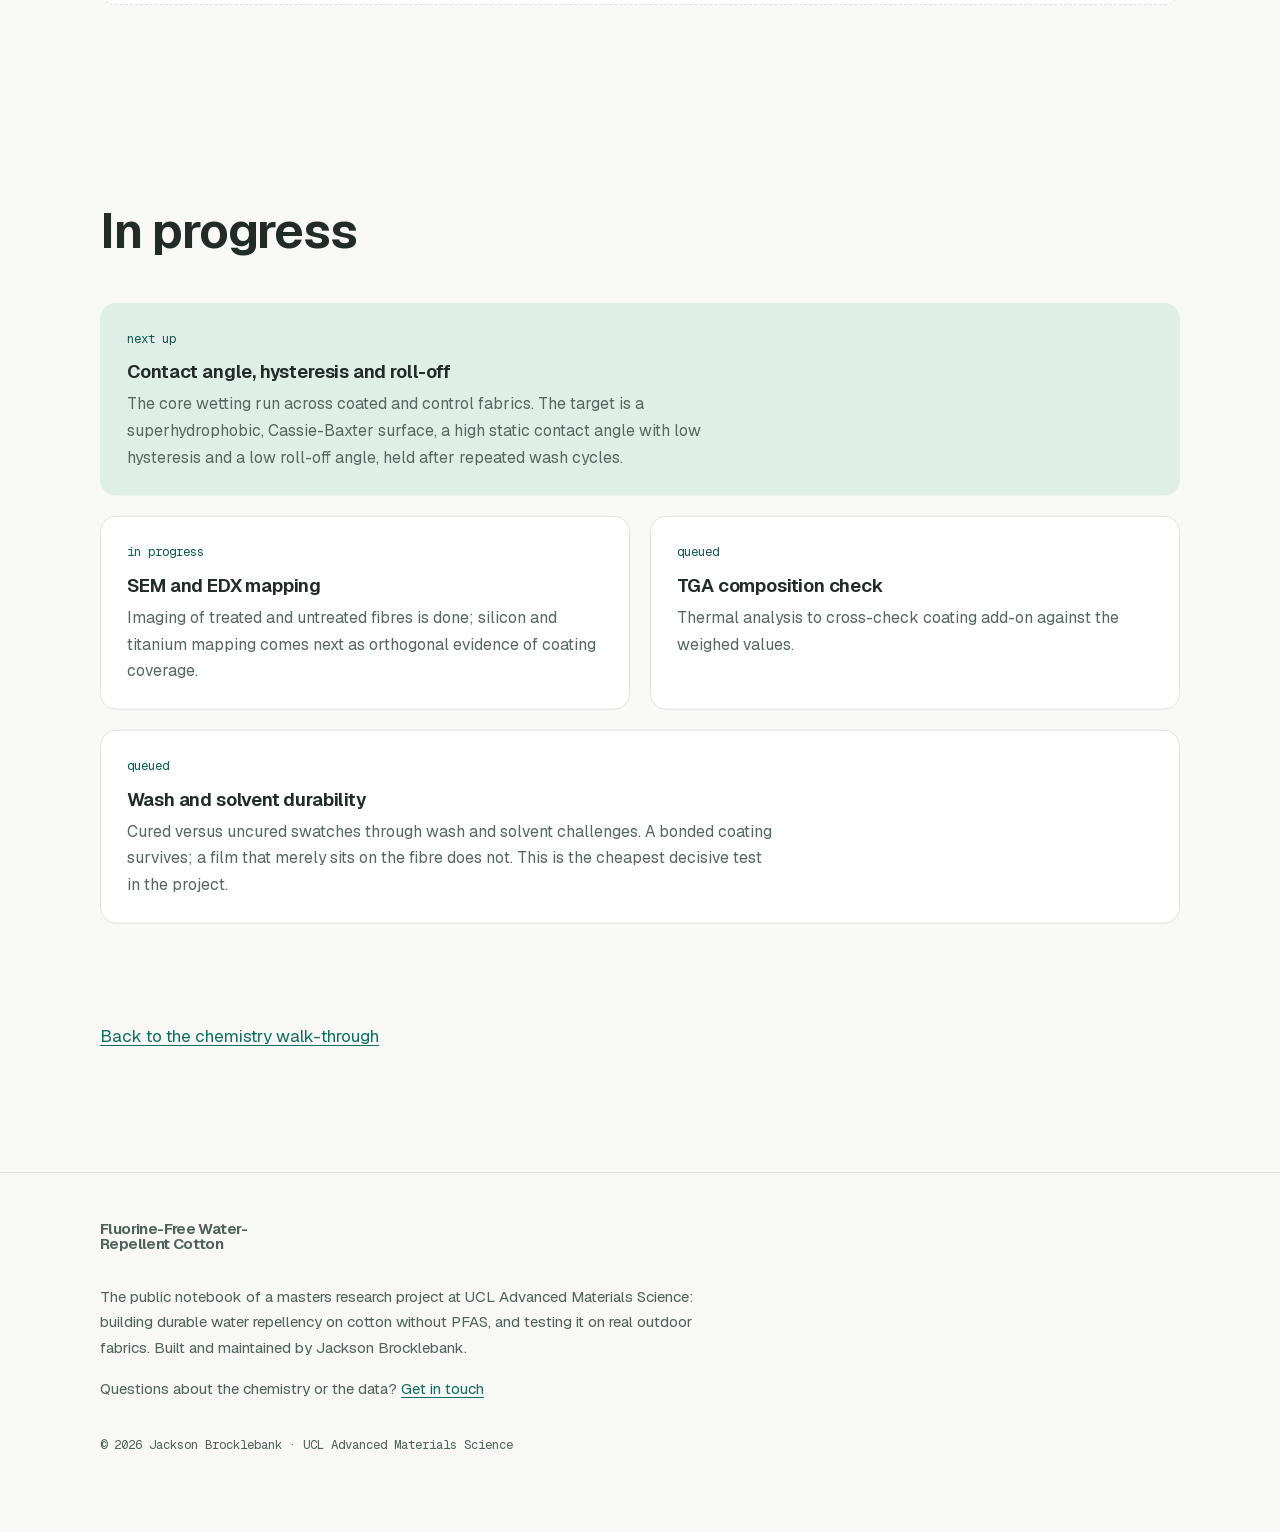
==== commit 62006bab: "Reword hero as research question; UCL Advanced Materials Science; remove em dashes; falling-raindrop" ====
--- a/data.html
+++ b/data.html
@@ -6,7 +6,7 @@
 <head>
   <meta charset="utf-8" />
   <meta name="viewport" content="width=device-width, initial-scale=1" />
-  <title>Lab notebook · Fluorine-Free Superhydrophobic Cotton Coating</title>
+  <title>Lab notebook · Fluorine-Free DWR</title>
   <meta name="description" content="Methods, spectra and honest caveats behind a PFAS-free durable water repellency project on cotton." />
   <meta name="theme-color" content="#f8f9f7" />
   <link rel="icon" href="data:image/svg+xml,%3Csvg xmlns='http://www.w3.org/2000/svg' viewBox='0 0 24 28'%3E%3Cpath d='M12 2C12 2 4 12.5 4 18a8 8 0 0 0 16 0C20 12.5 12 2 12 2Z' fill='%230e6e5c'/%3E%3C/svg%3E" />
@@ -19,15 +19,16 @@
 
   <nav class="site-nav" aria-label="Site">
     <div class="wrap">
-      <a class="wordmark" href="index.html" aria-label="Fluorine-Free Superhydrophobic Cotton Coating — home">
+      <a class="wordmark" href="index.html" aria-label="Fluorine-Free DWR, home">
         <svg viewBox="0 0 24 28" aria-hidden="true"><path d="M12 2C12 2 4 12.5 4 18a8 8 0 0 0 16 0C20 12.5 12 2 12 2Z" fill="#0e6e5c"/></svg>
         <span>Fluorine-Free DWR</span>
       </a>
       <ul class="nav-links">
+        <li><a href="index.html#concept">Concept</a></li>
         <li><a href="index.html#chemistry">Chemistry</a></li>
-        <li><a href="data.html" aria-current="page">Data</a></li>
+        <li><a href="index.html#methods">Methods</a></li>
+        <li><a href="data.html" aria-current="page">Lab notebook</a></li>
         <li><a href="finisterre.html">Finisterre</a></li>
-        <li><a href="mailto:TODO-EMAIL@ucl.ac.uk">Contact</a></li>
       </ul>
     </div>
   </nav>
@@ -50,7 +51,7 @@
         </div>
         <div class="card">
           <h3>Coating route</h3>
-          <p>A fluorine-free waterborne dispersion of anatase TiO₂ nanoparticles in a siloxane–stearyl acrylate system, applied to cotton by dip–pad–cure. Wet pickup and dry add-on are logged for every swatch.</p>
+          <p>A fluorine-free waterborne dispersion of anatase TiO₂ nanoparticles in a siloxane-stearyl acrylate system, applied to cotton by dip-pad-cure. Wet pickup and dry add-on are logged for every swatch.</p>
         </div>
         <div class="card">
           <h3>Cure</h3>
@@ -67,11 +68,11 @@
       <div class="section-head">
         <h2 id="ftir-h">Confirming what is on the fibre</h2>
       </div>
-      <p style="max-width: 65ch;">The coating only counts if the right chemistry sits at the surface and no fluorine is doing the work. ATR-FTIR identifies the organic groups of the siloxane–stearyl acrylate network — the long C–H stretches of the stearyl chains and the Si–O–Si backbone — while XPS reads the outermost surface elements directly, confirming silicon and titanium are present and fluorine is absent. XRD checks that the TiO₂ is in the anatase phase.</p>
+      <p style="max-width: 65ch;">The coating only counts if the right chemistry sits at the surface and no fluorine is doing the work. ATR-FTIR identifies the organic groups of the siloxane-stearyl acrylate network, the long C-H stretches of the stearyl chains and the Si-O-Si backbone, while XPS reads the outermost surface elements directly, confirming silicon and titanium are present and fluorine is absent. XRD checks that the TiO₂ is in the anatase phase.</p>
       <p style="max-width: 65ch;" class="muted">Caveats, because they matter: band assignments are being cross-checked against uncoated controls, peak intensities are not yet quantified, and surface-sensitive XPS is read alongside the bulk methods rather than on its own.</p>
       <!-- Drop in the exported figure, e.g. ftir_coated_vs_uncoated.png -->
       <div class="fig-slot" style="margin-top: 2rem;">
-        figure slot · ATR-FTIR, coated vs uncoated cotton (siloxane / stearyl bands)
+        figure slot · ATR-FTIR, coated vs uncoated cotton (siloxane and stearyl bands)
       </div>
     </section>
 
@@ -83,7 +84,7 @@
         <div class="card wide tinted">
           <span class="status">next up</span>
           <h3>Contact angle, hysteresis and roll-off</h3>
-          <p>The core wetting run across coated and control fabrics. The target is a superhydrophobic, Cassie–Baxter surface — a high static contact angle with low hysteresis and a low roll-off angle — held after repeated wash cycles.</p>
+          <p>The core wetting run across coated and control fabrics. The target is a superhydrophobic, Cassie-Baxter surface, a high static contact angle with low hysteresis and a low roll-off angle, held after repeated wash cycles.</p>
         </div>
         <div class="card">
           <span class="status">in progress</span>
@@ -98,7 +99,7 @@
         <div class="card wide">
           <span class="status">queued</span>
           <h3>Wash and solvent durability</h3>
-          <p>Cured versus uncured swatches through wash and solvent challenges. A covalently bonded coating survives; a film that merely sits on the fibre does not. This is the cheapest decisive test in the project.</p>
+          <p>Cured versus uncured swatches through wash and solvent challenges. A bonded coating survives; a film that merely sits on the fibre does not. This is the cheapest decisive test in the project.</p>
         </div>
       </div>
     </section>
@@ -111,10 +112,10 @@
 
   <footer class="site-footer">
     <div class="wrap">
-      <p class="foot-mark" aria-hidden="true">Fluorine-Free Superhydrophobic Cotton Coating</p>
-      <p style="max-width: 62ch;">This site is the public notebook of a masters research project at UCL: building durable water repellency on cotton without PFAS, and testing it on real outdoor fabrics. Built and maintained by Jackson Brocklebank.</p>
-      <p>Questions about the chemistry or the data? <a href="mailto:TODO-EMAIL@ucl.ac.uk">Contact</a></p>
-      <p class="foot-meta">© 2026 Jackson Brocklebank · UCL Natural Sciences</p>
+      <p class="foot-mark" aria-hidden="true">Fluorine-Free Water-Repellent Cotton</p>
+      <p style="max-width: 62ch;">The public notebook of a masters research project at UCL Advanced Materials Science: building durable water repellency on cotton without PFAS, and testing it on real outdoor fabrics. Built and maintained by Jackson Brocklebank.</p>
+      <p>Questions about the chemistry or the data? <a href="mailto:TODO-EMAIL@ucl.ac.uk">Get in touch</a></p>
+      <p class="foot-meta">© 2026 Jackson Brocklebank · UCL Advanced Materials Science</p>
     </div>
   </footer>
 
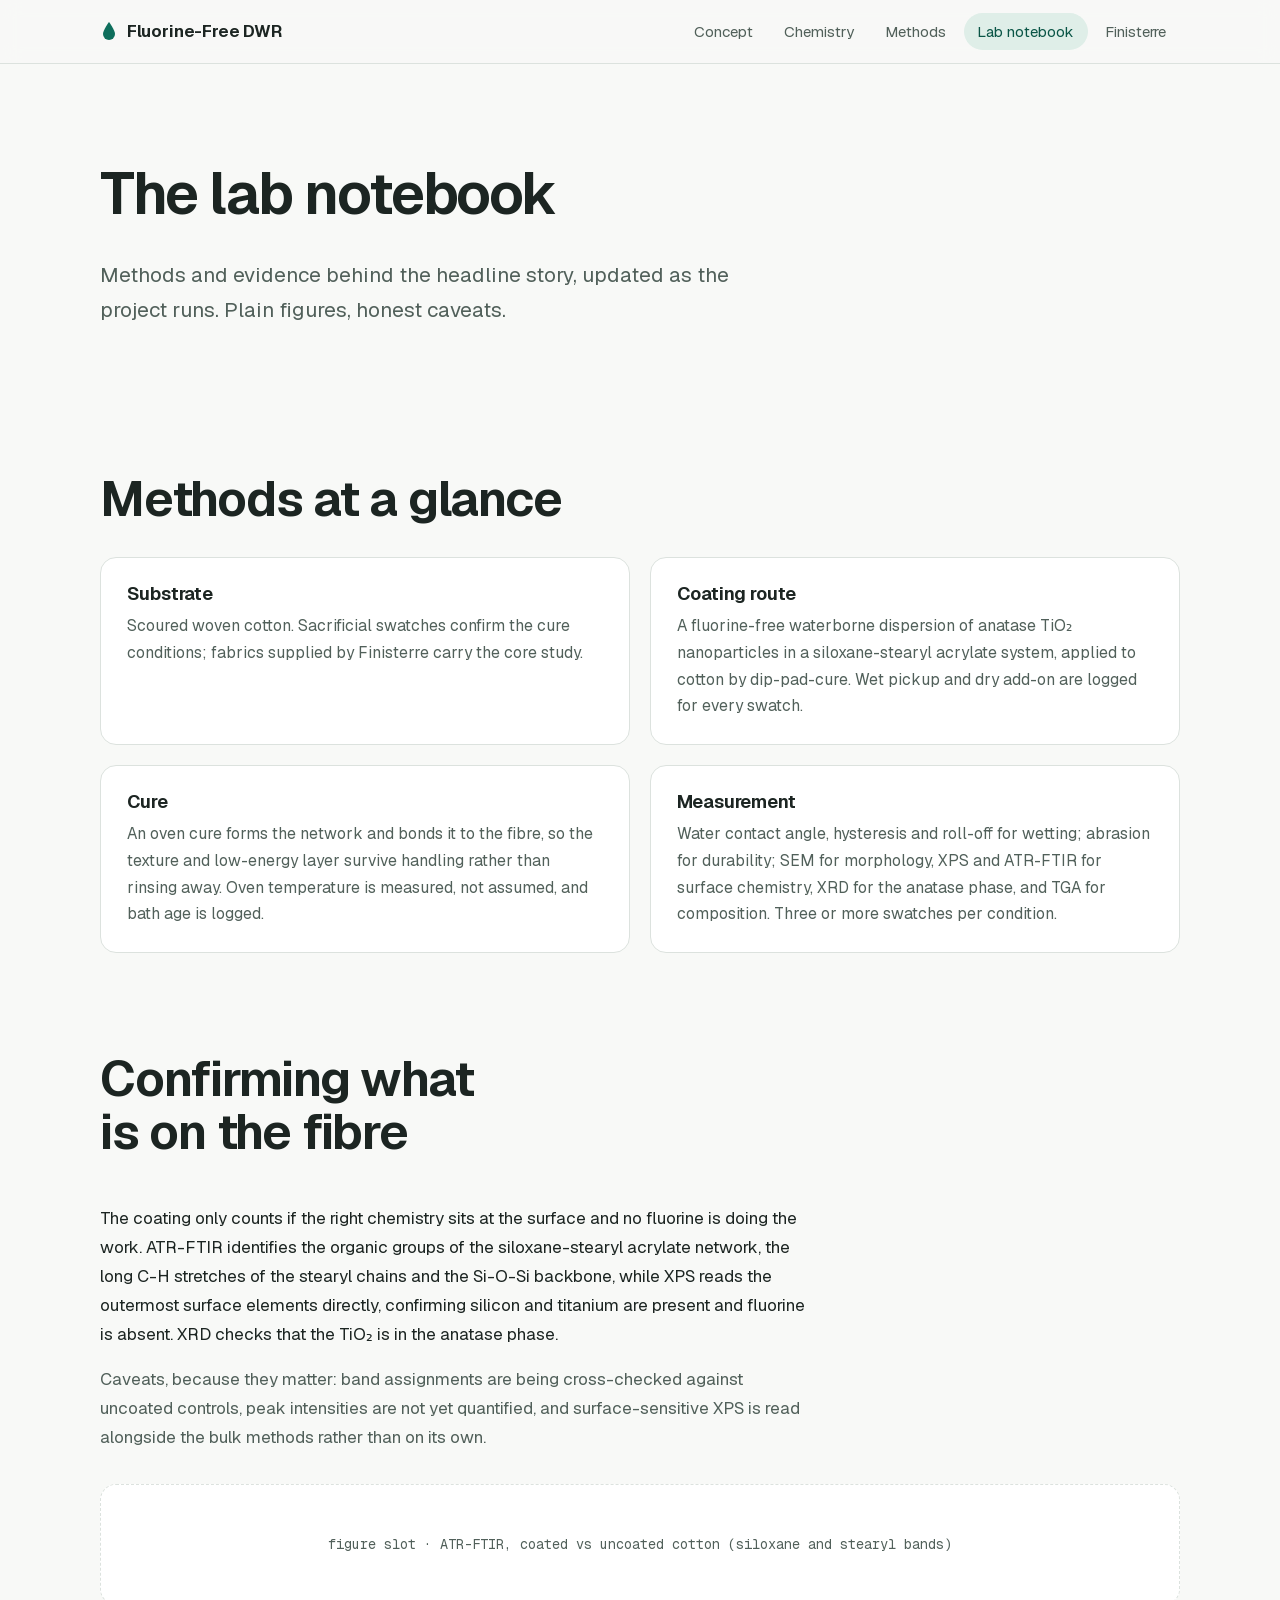
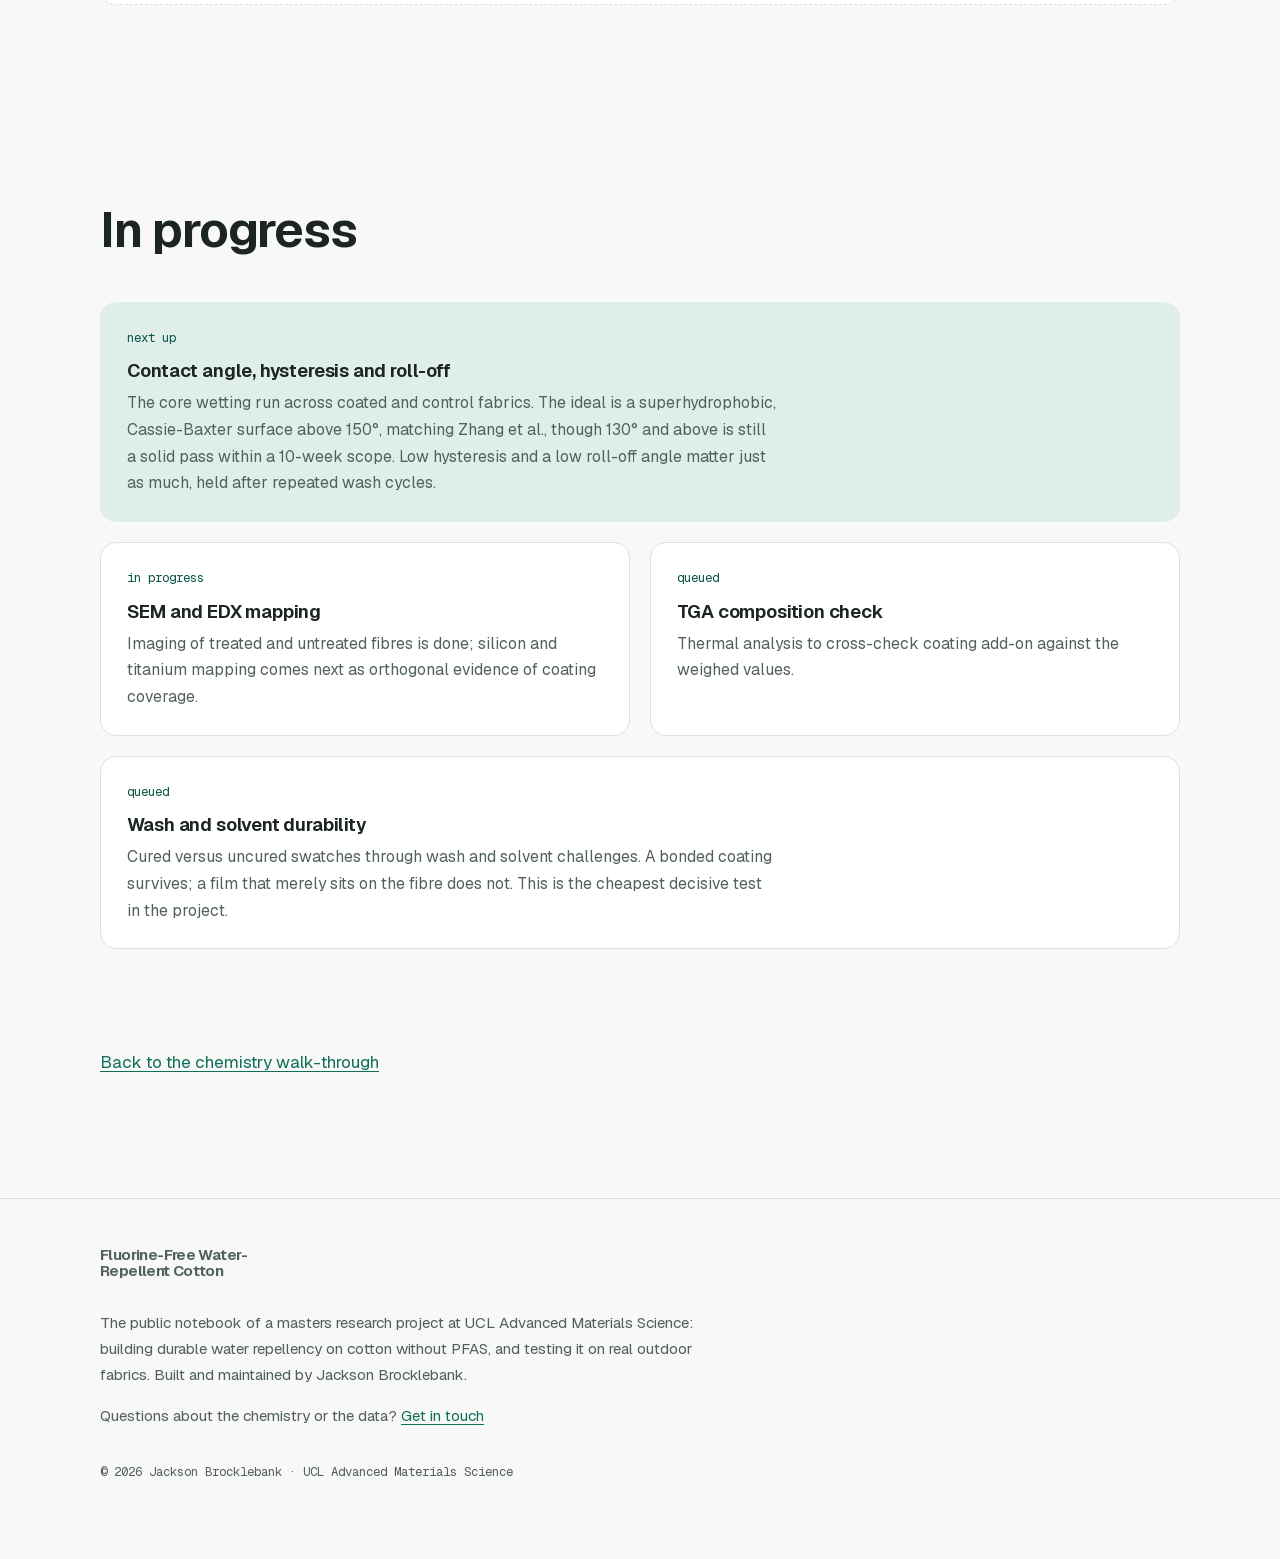
==== commit f76147fd: "Frame contact-angle target: >150 ideal (Zhang benchmark), 130 a pass for 10-week scope" ====
--- a/data.html
+++ b/data.html
@@ -84,7 +84,7 @@
         <div class="card wide tinted">
           <span class="status">next up</span>
           <h3>Contact angle, hysteresis and roll-off</h3>
-          <p>The core wetting run across coated and control fabrics. The target is a superhydrophobic, Cassie-Baxter surface, a high static contact angle with low hysteresis and a low roll-off angle, held after repeated wash cycles.</p>
+          <p>The core wetting run across coated and control fabrics. The ideal is a superhydrophobic, Cassie-Baxter surface above 150°, matching Zhang et al., though 130° and above is still a solid pass within a 10-week scope. Low hysteresis and a low roll-off angle matter just as much, held after repeated wash cycles.</p>
         </div>
         <div class="card">
           <span class="status">in progress</span>
